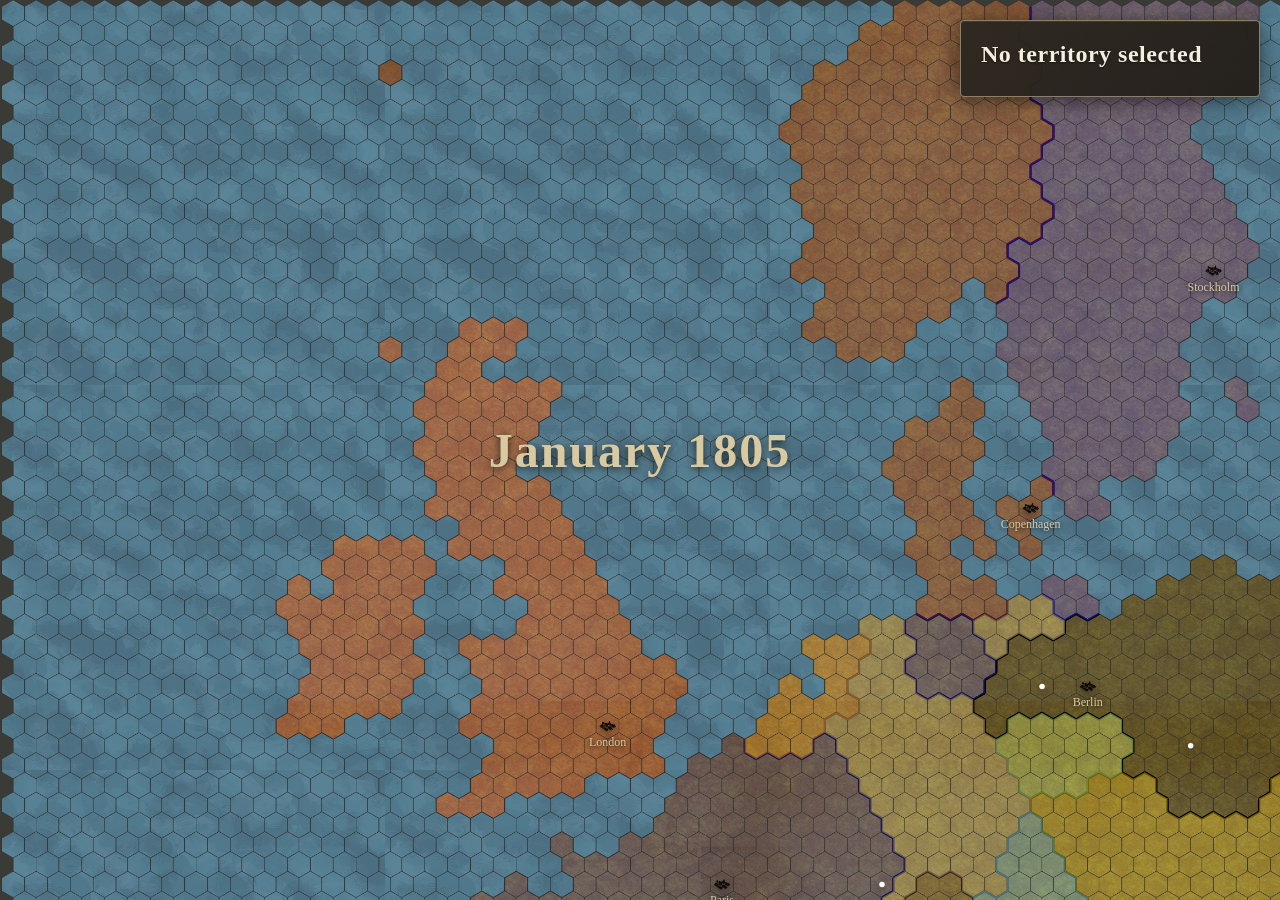
==== index.html @ a94bbb35 "Update index.html" ====
<!DOCTYPE html>

<html lang="en">
<head>
    <meta charset="UTF-8">
    <meta name="viewport" content="width=device-width, initial-scale=1.0">

    <title>Strategy Map</title>

    <link rel="stylesheet" href="style.css">
    <link rel="icon" type="image/png" href="favicon.png">

</head>

<body>

    <!-- ==================================================
         OUTER RIM
         ================================================== -->

    <div id="outer-rim"></div>


    <!-- ==================================================
         MAP WRAPPER
         ================================================== -->

    <div id="map-wrapper">

        <canvas id="map"></canvas>

    </div>


    <!-- ==================================================
         LOADING OVERLAY
         ================================================== -->

    <div id="loading-overlay">

        <img
            id="loading-painting"
            src=""
            alt=""
        >

        <div id="loading-vignette"></div>

        <div id="loading-content">

            <div
                id="loading-date"
                class="loading-date"
            >
                January 1805
            </div>

            <div
                id="loading-prompt"
                class="loading-prompt"
            >
                Click to begin
            </div>

        </div>

    </div>


    <!-- ==================================================
         DATE DISPLAY
         ================================================== -->

    <div
        id="date-display"
        class="date-display"
        style="display: none;"
    >
        January 1805
    </div>


    <!-- ==================================================
         COMPASS ROSE
         ================================================== -->

    <div
        id="compass-rose"
        class="compass-rose"
        style="display: none;"
    >

        <div class="compass-circle">

            <div class="compass-north">
                N
            </div>

            <div class="compass-east">
                E
            </div>

            <div class="compass-south">
                S
            </div>

            <div class="compass-west">
                W
            </div>

            <div class="compass-needle"></div>

        </div>

    </div>


    <div id="territory-panel">

        <div id="territory-header">

            <div id="territory-text">

                <h2 id="territory-name">
                    No territory selected
                </h2>

                <p id="territory-owner"></p>

            </div>


            <img
                id="territory-flag"
                src=""
                alt=""
            >

        </div>


        <!-- ==================================================
             ARMY NAME DISPLAY
             ================================================== -->

        <div
            id="territory-army"
            class="army-section"
            style="display: none;"
        >

            <div class="army-label">
                Army
            </div>

            <div
                id="army-name-display"
                class="army-name-display"
            ></div>

            <div
                id="army-strength-display"
                class="army-strength-display"
            ></div>

        </div>


        <!-- ==================================================
             MANPOWER DISPLAY
             ================================================== -->

        <div
            id="territory-manpower"
            class="manpower-section"
            style="display: none;"
        >

            <div class="manpower-label">
                Manpower
            </div>

            <div
                id="manpower-icons"
                class="manpower-icons"
            >

                <div
                    class="soldier-icon"
                    data-index="0"
                ></div>

                <div
                    class="soldier-icon"
                    data-index="1"
                ></div>

                <div
                    class="soldier-icon"
                    data-index="2"
                ></div>

                <div
                    class="soldier-icon"
                    data-index="3"
                ></div>

            </div>

        </div>

    </div>


    <!-- ==================================================
         HOVER TOOLTIP
         ================================================== -->

    <div
        id="hover-tooltip"
        style="display: none;"
    >

        <div
            id="tooltip-country"
            class="tooltip-country"
        ></div>

        <div
            id="tooltip-city"
            class="tooltip-city"
        ></div>

        <div
            id="tooltip-army"
            class="tooltip-army"
        ></div>

        <div
            id="tooltip-manpower"
            class="tooltip-manpower"
        ></div>

    </div>


    <!-- ==================================================
         CINEMATIC SOUND
         ================================================== -->

    <audio
        id="cinematic-sound"
        src="assets/sounds/cinematic.mp3"
        preload="auto"
    ></audio>


    <script type="module" src="js/main.js"></script>
    <script src="music.js"></script>

</body>
</html>
---- style.css ----
/* ============================================================
   STYLE.CSS
   Main map page styles
   ============================================================ */

* {
    box-sizing: border-box;
}

html,
body {
    margin: 0;
    width: 100%;
    height: 100%;
    overflow: hidden;
    overscroll-behavior: none;

    font-family: Georgia, serif;

    background: #000000;
}

/* ============================================================
   MAP CANVAS
   ============================================================ */

#map {
    display: block;

    width: 100%;
    height: 100%;

    cursor: grab;
}

#map:active {
    cursor: grabbing;
}

/* ============================================================
   LOADING OVERLAY
   ============================================================ */

#loading-overlay {
    position: fixed;

    top: 0;
    left: 0;

    width: 100%;
    height: 100%;

    background: #000000;

    display: flex;

    align-items: center;

    justify-content: center;

    z-index: 1000;

    transition:
        opacity 1.5s ease;
}

#loading-overlay.fade-out {
    opacity: 0;

    pointer-events: none;
}

/* ============================================================
   LOADING DATE
   ============================================================ */

.loading-date {
    font-family: Georgia, serif;

    font-size: 48px;

    font-weight: 600;

    letter-spacing: 2px;

    color: #d8c9a0;

    text-shadow:
        0 0 40px
        rgba(216, 201, 160, 0.4),
        0 0 20px
        rgba(216, 201, 160, 0.2);

    animation:
        datePulse 2s ease-in-out infinite;
}

@keyframes datePulse {
    0%,
    100% {
        opacity: 0.85;
    }

    50% {
        opacity: 1;
    }
}

/* ============================================================
   DATE DISPLAY
   ============================================================
   
   Starts centered, then floats to the top-left corner.
   
   ============================================================ */

.date-display {
    position: fixed;

    z-index: 50;

    font-family: Georgia, serif;

    font-size: 22px;

    font-weight: 600;

    letter-spacing: 1.5px;

    color: #d8c9a0;

    text-shadow:
        0 2px 8px
        rgba(0, 0, 0, 0.7),
        0 0 20px
        rgba(216, 201, 160, 0.15);

    pointer-events: none;

    transition:
        all 1.5s cubic-bezier(0.25, 0.46, 0.45, 0.94);
}

.date-display.center {
    left: 50%;

    top: 50%;

    transform:
        translate(-50%, -50%);

    font-size: 48px;

    letter-spacing: 2px;
}

.date-display.corner {
    left: 24px;

    top: 20px;

    transform:
        none;

    font-size: 22px;

    letter-spacing: 1.5px;
}

/* ============================================================
   COMPASS ROSE
   ============================================================ */

.compass-rose {
    position: fixed;

    left: 30px;

    bottom: 30px;

    z-index: 50;

    pointer-events: none;

    opacity: 0.65;
}

.compass-circle {
    position: relative;

    width: 70px;

    height: 70px;

    border:
        2px solid #d8c9a0;

    border-radius: 50%;

    box-shadow:
        0 0 20px
        rgba(216, 201, 160, 0.2),
        inset 0 0 15px
        rgba(216, 201, 160, 0.1);
}

.compass-north,
.compass-east,
.compass-south,
.compass-west {
    position: absolute;

    font-family: Georgia, serif;

    font-size: 13px;

    font-weight: 600;

    color: #d8c9a0;

    text-shadow:
        0 1px 3px
        rgba(0, 0, 0, 0.6);
}

.compass-north {
    top: 4px;

    left: 50%;

    transform: translateX(-50%);
}

.compass-east {
    right: 5px;

    top: 50%;

    transform: translateY(-50%);
}

.compass-south {
    bottom: 3px;

    left: 50%;

    transform: translateX(-50%);
}

.compass-west {
    left: 5px;

    top: 50%;

    transform: translateY(-50%);
}

.compass-needle {
    position: absolute;

    top: 50%;

    left: 50%;

    width: 4px;

    height: 30px;

    transform:
        translate(-50%, -50%)
        rotate(15deg);

    background:
        linear-gradient(
            180deg,
            #d8c9a0 0%,
            #8a7f6a 50%,
            #d8c9a0 100%
        );

    border-radius: 2px;

    box-shadow:
        0 0 8px
        rgba(216, 201, 160, 0.3);
}

/* ============================================================
   TERRITORY PANEL
   ============================================================ */

#territory-panel {
    position: absolute;

    top: 20px;
    right: 20px;

    width: 300px;

    padding: 20px;

    background:
        linear-gradient(
            135deg,
            rgba(45, 40, 33, 0.97) 0%,
            rgba(35, 31, 26, 0.97) 100%
        );

    color:
        #eee8d8;

    border:
        1px solid #8a7f6a;

    border-radius:
        4px;

    box-shadow:
        0 4px 20px
        rgba(0, 0, 0, 0.5),
        inset 0 1px 0
        rgba(255, 255, 255, 0.08);

    pointer-events: none;

    transition:
        opacity 0.2s ease;
}

/* ============================================================
   TERRITORY HEADER
   ============================================================ */

#territory-header {
    display: flex;

    align-items: center;

    justify-content: space-between;

    gap: 18px;
}

/* ============================================================
   TERRITORY TEXT
   ============================================================ */

#territory-text {
    min-width: 0;

    flex: 1;
}

#territory-panel h2 {
    margin:
        0 0 8px 0;

    font-size:
        24px;

    font-weight:
        600;

    letter-spacing:
        0.5px;

    color:
        #f5efe0;

    text-shadow:
        0 1px 2px
        rgba(0, 0, 0, 0.5);
}

#territory-panel p {
    margin:
        0;

    color:
        #c9c0aa;

    font-size:
        15px;

    letter-spacing:
        0.3px;
}

/* ============================================================
   COUNTRY FLAG
   ============================================================ */

#territory-flag {
    display: none;

    width: 76px;

    height: 76px;

    object-fit: contain;

    object-position: center;

    flex-shrink: 0;

    background: transparent;

    border: none;

    box-shadow: none;

    filter:
        drop-shadow(
            0 2px 4px
            rgba(0, 0, 0, 0.4)
        );
}

/* ============================================================
   ARMY SECTION
   ============================================================ */

.army-section {
    margin-top: 18px;

    padding-top: 14px;

    border-top:
        1px solid
        rgba(255, 255, 255, 0.08);
}

.army-label {
    font-size: 12px;

    font-weight: 600;

    letter-spacing:
        1px;

    text-transform:
        uppercase;

    color:
        #a89f8a;

    margin-bottom:
        8px;
}

.army-name-display {
    font-size: 18px;

    font-weight: 600;

    color:
        #f5efe0;

    margin-bottom:
        4px;
}

.army-strength-display {
    font-size: 15px;

    color:
        #c9c0aa;
}

/* ============================================================
   MANPOWER SECTION
   ============================================================ */

.manpower-section {
    margin-top: 18px;

    padding-top: 14px;

    border-top:
        1px solid
        rgba(255, 255, 255, 0.08);
}

.manpower-label {
    font-size: 12px;

    font-weight: 600;

    letter-spacing:
        1px;

    text-transform:
        uppercase;

    color:
        #a89f8a;

    margin-bottom:
        10px;
}

.manpower-icons {
    display: flex;

    gap: 14px;

    align-items: center;

    padding: 2px 0;
}

/* ============================================================
   SOLDIER ICONS
   ============================================================ */

.soldier-icon {
    width: 42px;

    height: 42px;

    background-color:
        rgba(0, 0, 0, 0.5);

    -webkit-mask:
        url("icons/misc/strengthunit.png")
        center /
        contain
        no-repeat;

    mask:
        url("icons/misc/strengthunit.png")
        center /
        contain
        no-repeat;

    transition:
        background-color 0.25s ease,
        transform 0.15s ease;
}

.soldier-icon.filled {
    transform:
        scale(1.05);
}

/* ============================================================
   HOVER TOOLTIP
   ============================================================ */

#hover-tooltip {
    position: absolute;

    pointer-events: none;

    z-index: 100;

    min-width: 160px;

    max-width: 220px;

    padding: 12px 14px;

    background:
        linear-gradient(
            135deg,
            rgba(45, 40, 33, 0.97) 0%,
            rgba(35, 31, 26, 0.97) 100%
        );

    border:
        1px solid #8a7f6a;

    border-radius:
        4px;

    box-shadow:
        0 4px 16px
        rgba(0, 0, 0, 0.55),
        inset 0 1px 0
        rgba(255, 255, 255, 0.08);

    color:
        #eee8d8;

    font-family: Georgia, serif;
}

.tooltip-country {
    font-size: 16px;

    font-weight: 600;

    color:
        #f5efe0;

    letter-spacing:
        0.3px;

    margin-bottom:
        6px;
}

.tooltip-city {
    font-size: 13px;

    color:
        #d8c9a0;

    margin-bottom:
        3px;
}

.tooltip-army {
    font-size: 14px;

    font-weight: 600;

    color:
        #f5efe0;

    margin-bottom:
    3px;
}

.tooltip-manpower {
    display: flex;

    gap: 8px;

    align-items: center;

    margin-top:
        8px;

    padding-top:
        8px;

    border-top:
        1px solid
        rgba(255, 255, 255, 0.08);
}

.tooltip-manpower .soldier-icon {
    width: 26px;

    height: 26px;
}

.tooltip-strength {
    font-size: 13px;

    color: #c9c0aa;

    margin-left: 4px;
}

/* ============================================================
   EDITOR PANEL (shared styles for completeness)
   ============================================================ */

#editor-panel {
    position: absolute;

    top: 20px;
    left: 20px;

    width: 260px;

    padding: 20px;

    background:
        linear-gradient(
            135deg,
            rgba(45, 40, 33, 0.97) 0%,
            rgba(35, 31, 26, 0.97) 100%
        );

    color:
        #eee8d8;

    border:
        1px solid #8a7f6a;

    border-radius:
        4px;

    box-shadow:
        0 4px 20px
        rgba(0, 0, 0, 0.5),
        inset 0 1px 0
        rgba(255, 255, 255, 0.08);
}

#editor-panel h2 {
    margin-top: 0;

    font-size: 20px;
}

.editor-section {
    margin-top: 15px;
}

#country-select {
    width: 100%;

    margin-top: 8px;

    padding: 8px;

    background: #2a2823;

    color: #eee8d8;

    border: 1px solid #766d5b;

    border-radius: 3px;
}

#editor-panel button {
    width: 100%;

    margin-top: 8px;

    padding: 10px;

    border: 1px solid #6a6254;

    border-radius: 3px;

    background: #4a4438;

    color: #eee8d8;

    cursor: pointer;

    font-family: Georgia, serif;

    font-size: 14px;

    transition:
        background 0.15s ease;
}

#editor-panel button:hover {
    background: #5a5446;

    border-color: #8a7f6a;
}

#status {
    color: #bfb6a2;

    font-size: 13px;
}

/* ============================================================
   SMALL SCREENS
   ============================================================ */

@media (max-width: 500px) {
    #territory-panel {
        width: 240px;

        padding: 15px;
    }

    #territory-panel h2 {
        font-size: 19px;
    }

    #territory-flag {
        width: 52px;

        height: 52px;
    }

    .soldier-icon {
        width: 30px;

        height: 30px;
    }

    .manpower-icons {
        gap: 10px;
    }

    #hover-tooltip {
        min-width: 130px;

        max-width: 180px;

        padding: 10px 12px;
    }

    .loading-date {
        font-size: 32px;
    }

    .date-display.center {
        font-size: 32px;
    }

    .date-display.corner {
        font-size: 18px;
        left: 15px;
        top: 15px;
    }

    .compass-rose {
        left: 15px;
        bottom: 15px;
    }

    .compass-circle {
        width: 50px;
        height: 50px;
    }
}
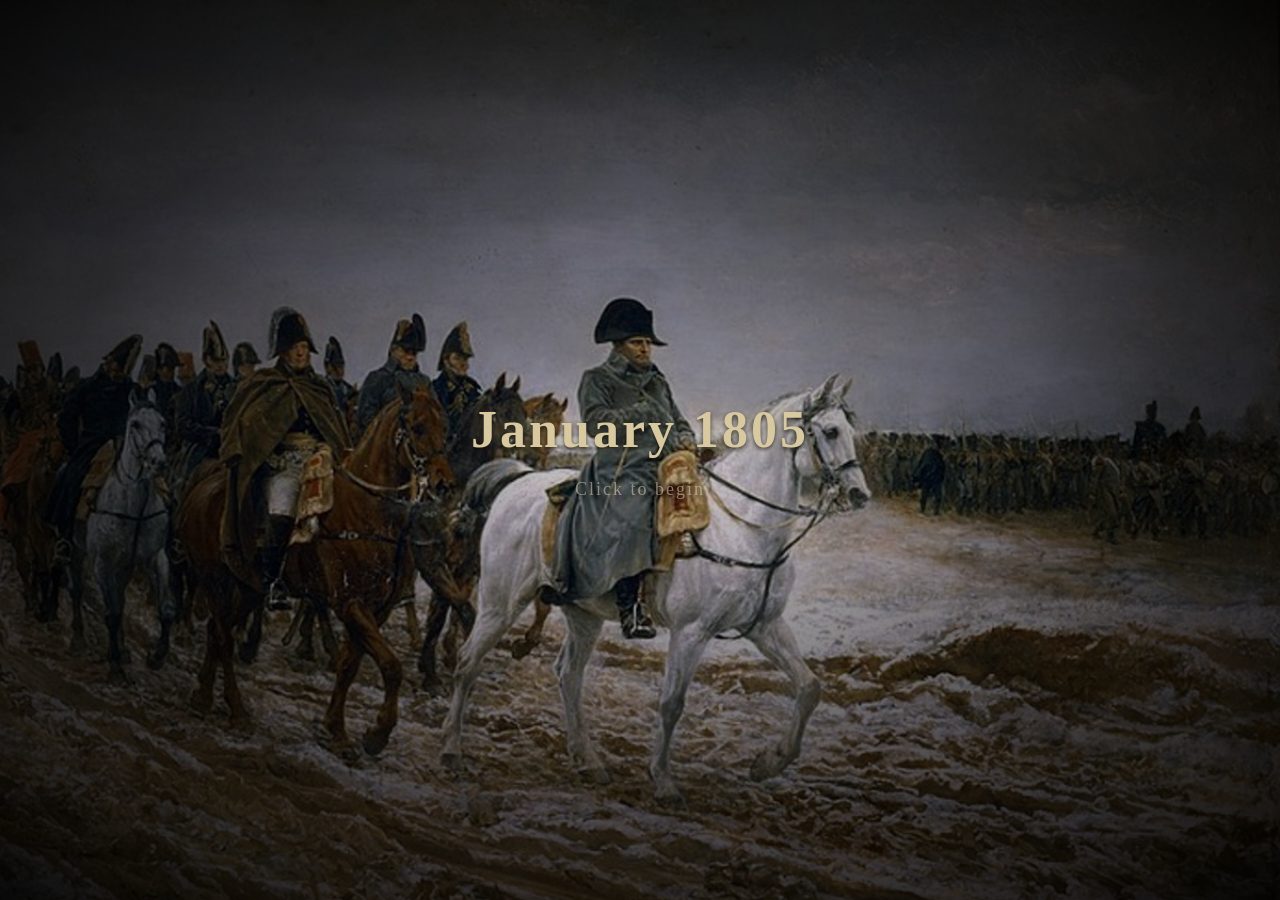
==== commit c23a31f5: "Update index.html" ====
--- a/index.html
+++ b/index.html
@@ -14,22 +14,7 @@
 
 <body>
 
-    <!-- ==================================================
-         OUTER RIM
-         ================================================== -->
-
-    <div id="outer-rim"></div>
-
-
-    <!-- ==================================================
-         MAP WRAPPER
-         ================================================== -->
-
-    <div id="map-wrapper">
-
-        <canvas id="map"></canvas>
-
-    </div>
+    <canvas id="map"></canvas>
 
 
     <!-- ==================================================
--- a/style.css
+++ b/style.css
@@ -21,6 +21,64 @@
 }
 
 /* ============================================================
+   OUTER RIM
+   ============================================================
+   
+   A dark leather/wood frame around the entire map.
+   
+   Takes up approximately 1.5 hexes worth of space.
+   
+   ============================================================ */
+
+#outer-rim {
+    position: fixed;
+
+    top: 0;
+    left: 0;
+
+    width: 100%;
+    height: 100%;
+
+    z-index: 60;
+
+    pointer-events: none;
+
+    border:
+        30px solid
+        #2a241e;
+
+    box-shadow:
+        inset 0 0 40px
+        rgba(0, 0, 0, 0.7),
+        inset 0 0 8px
+        rgba(0, 0, 0, 0.5),
+        0 0 20px
+        rgba(0, 0, 0, 0.6);
+
+    background:
+        linear-gradient(
+            135deg,
+            rgba(45, 35, 28, 0.08) 0%,
+            rgba(30, 24, 20, 0.12) 50%,
+            rgba(45, 35, 28, 0.08) 100%
+        );
+}
+
+/* ============================================================
+   MAP WRAPPER
+   ============================================================ */
+
+#map-wrapper {
+    position: fixed;
+
+    top: 0;
+    left: 0;
+
+    width: 100%;
+    height: 100%;
+}
+
+/* ============================================================
    MAP CANVAS
    ============================================================ */
 
@@ -52,13 +110,9 @@
 
     background: #000000;
 
-    display: flex;
-
-    align-items: center;
-
-    justify-content: center;
-
     z-index: 1000;
+
+    cursor: pointer;
 
     transition:
         opacity 1.5s ease;
@@ -71,28 +125,107 @@
 }
 
 /* ============================================================
+   LOADING PAINTING
+   ============================================================ */
+
+#loading-painting {
+    position: absolute;
+
+    top: 0;
+    left: 0;
+
+    width: 100%;
+    height: 100%;
+
+    object-fit: cover;
+
+    opacity: 0;
+
+    transition:
+        opacity 1.2s ease;
+}
+
+#loading-painting.loaded {
+    opacity: 1;
+}
+
+/* ============================================================
+   LOADING VIGNETTE
+   ============================================================
+   
+   Heavy darkening around the edges of the painting.
+   
+   ============================================================ */
+
+#loading-vignette {
+    position: absolute;
+
+    top: 0;
+    left: 0;
+
+    width: 100%;
+    height: 100%;
+
+    background:
+        radial-gradient(
+
+            ellipse at center,
+
+            rgba(0, 0, 0, 0.15) 0%,
+            rgba(0, 0, 0, 0.45) 35%,
+            rgba(0, 0, 0, 0.75) 65%,
+            rgba(0, 0, 0, 0.95) 100%
+
+        );
+
+    pointer-events: none;
+}
+
+/* ============================================================
+   LOADING CONTENT
+   ============================================================ */
+
+#loading-content {
+    position: absolute;
+
+    top: 50%;
+    left: 50%;
+
+    transform:
+        translate(-50%, -50%);
+
+    text-align: center;
+
+    pointer-events: none;
+
+    z-index: 10;
+}
+
+/* ============================================================
    LOADING DATE
    ============================================================ */
 
 .loading-date {
     font-family: Georgia, serif;
 
-    font-size: 48px;
+    font-size: 52px;
 
     font-weight: 600;
 
-    letter-spacing: 2px;
+    letter-spacing: 3px;
 
     color: #d8c9a0;
 
     text-shadow:
-        0 0 40px
-        rgba(216, 201, 160, 0.4),
-        0 0 20px
-        rgba(216, 201, 160, 0.2);
+        0 0 50px
+        rgba(216, 201, 160, 0.5),
+        0 0 25px
+        rgba(216, 201, 160, 0.3),
+        0 2px 4px
+        rgba(0, 0, 0, 0.8);
 
     animation:
-        datePulse 2s ease-in-out infinite;
+        datePulse 2.5s ease-in-out infinite;
 }
 
 @keyframes datePulse {
@@ -107,11 +240,43 @@
 }
 
 /* ============================================================
+   LOADING PROMPT
+   ============================================================ */
+
+.loading-prompt {
+    margin-top: 20px;
+
+    font-family: Georgia, serif;
+
+    font-size: 18px;
+
+    letter-spacing: 2px;
+
+    color: #c9c0aa;
+
+    text-shadow:
+        0 2px 4px
+        rgba(0, 0, 0, 0.8);
+
+    opacity: 0.6;
+
+    animation:
+        promptPulse 2.5s ease-in-out infinite;
+}
+
+@keyframes promptPulse {
+    0%,
+    100% {
+        opacity: 0.4;
+    }
+
+    50% {
+        opacity: 0.8;
+    }
+}
+
+/* ============================================================
    DATE DISPLAY
-   ============================================================
-   
-   Starts centered, then floats to the top-left corner.
-   
    ============================================================ */
 
 .date-display {
@@ -816,4 +981,8 @@
         width: 50px;
         height: 50px;
     }
-}
+
+    #outer-rim {
+        border-width: 18px;
+    }
+}
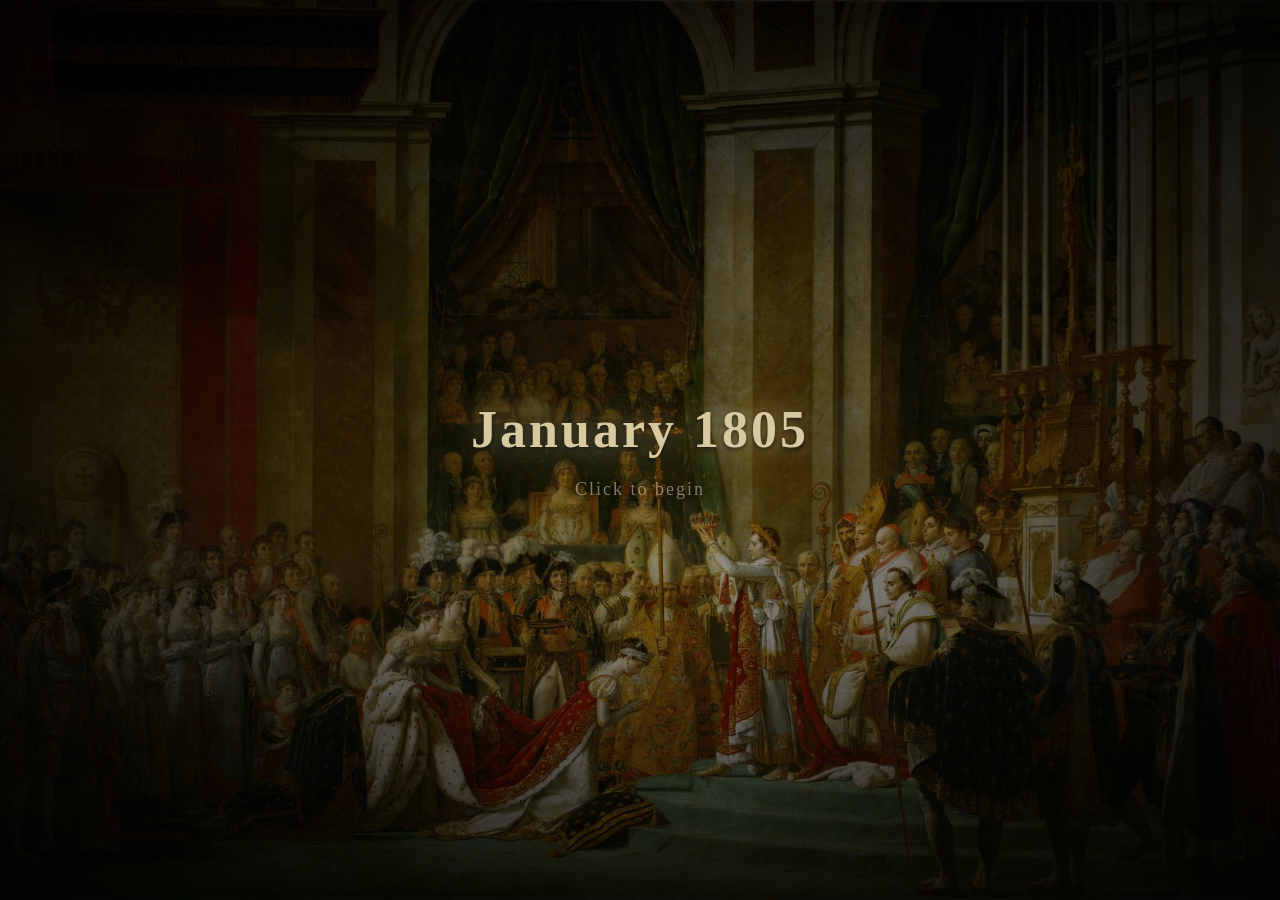
==== commit 2e594f9e: "Update index.html" ====
--- a/index.html
+++ b/index.html
@@ -40,12 +40,51 @@
                 January 1805
             </div>
 
+
+            <div
+                id="loading-quote"
+                class="loading-quote"
+                style="display: none;"
+            >
+
+                <div
+                    id="loading-quote-text"
+                    class="loading-quote-text"
+                ></div>
+
+                <div
+                    id="loading-quote-author"
+                    class="loading-quote-author"
+                ></div>
+
+            </div>
+
+
             <div
                 id="loading-prompt"
                 class="loading-prompt"
             >
                 Click to begin
             </div>
+
+        </div>
+
+
+        <div
+            id="loading-painting-info"
+            class="loading-painting-info"
+            style="display: none;"
+        >
+
+            <div
+                id="loading-painting-title"
+                class="loading-painting-title"
+            ></div>
+
+            <div
+                id="loading-painting-artist"
+                class="loading-painting-artist"
+            ></div>
 
         </div>
 
--- a/style.css
+++ b/style.css
@@ -21,64 +21,6 @@
 }
 
 /* ============================================================
-   OUTER RIM
-   ============================================================
-   
-   A dark leather/wood frame around the entire map.
-   
-   Takes up approximately 1.5 hexes worth of space.
-   
-   ============================================================ */
-
-#outer-rim {
-    position: fixed;
-
-    top: 0;
-    left: 0;
-
-    width: 100%;
-    height: 100%;
-
-    z-index: 60;
-
-    pointer-events: none;
-
-    border:
-        30px solid
-        #2a241e;
-
-    box-shadow:
-        inset 0 0 40px
-        rgba(0, 0, 0, 0.7),
-        inset 0 0 8px
-        rgba(0, 0, 0, 0.5),
-        0 0 20px
-        rgba(0, 0, 0, 0.6);
-
-    background:
-        linear-gradient(
-            135deg,
-            rgba(45, 35, 28, 0.08) 0%,
-            rgba(30, 24, 20, 0.12) 50%,
-            rgba(45, 35, 28, 0.08) 100%
-        );
-}
-
-/* ============================================================
-   MAP WRAPPER
-   ============================================================ */
-
-#map-wrapper {
-    position: fixed;
-
-    top: 0;
-    left: 0;
-
-    width: 100%;
-    height: 100%;
-}
-
-/* ============================================================
    MAP CANVAS
    ============================================================ */
 
@@ -981,8 +923,4 @@
         width: 50px;
         height: 50px;
     }
-
-    #outer-rim {
-        border-width: 18px;
-    }
-}
+}
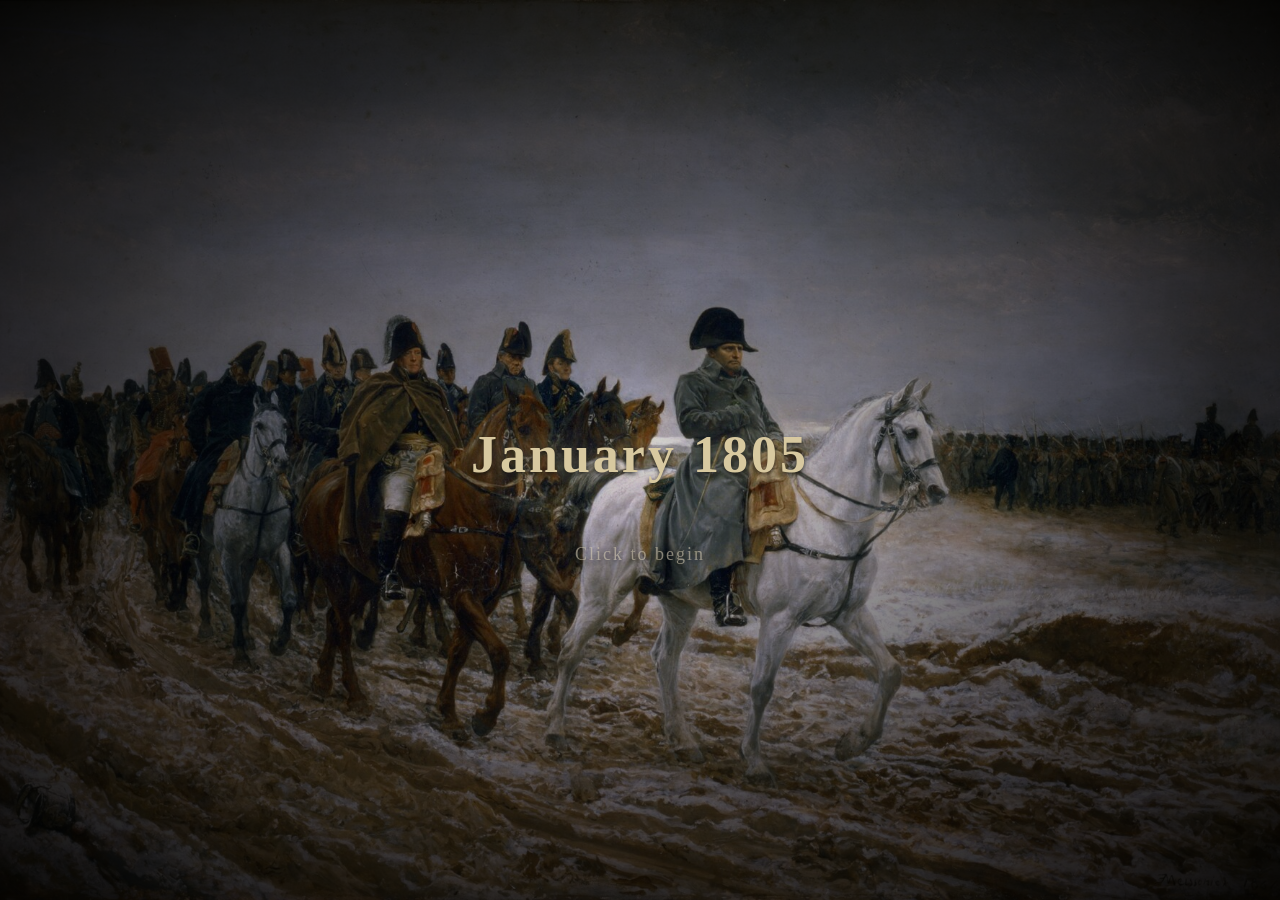
==== commit 3d0d2a0c: "Update index.html" ====
--- a/index.html
+++ b/index.html
@@ -9,6 +9,12 @@
 
     <link rel="stylesheet" href="style.css">
     <link rel="icon" type="image/png" href="favicon.png">
+
+    <!-- Great Vibes cursive font -->
+    <link
+        href="https://fonts.googleapis.com/css2?family=Great+Vibes&display=swap"
+        rel="stylesheet"
+    >
 
 </head>
 
--- a/style.css
+++ b/style.css
@@ -93,10 +93,6 @@
 
 /* ============================================================
    LOADING VIGNETTE
-   ============================================================
-   
-   Heavy darkening around the edges of the painting.
-   
    ============================================================ */
 
 #loading-vignette {
@@ -130,7 +126,8 @@
 #loading-content {
     position: absolute;
 
-    top: 50%;
+    top: 55%;
+
     left: 50%;
 
     transform:
@@ -141,6 +138,10 @@
     pointer-events: none;
 
     z-index: 10;
+
+    width: 70%;
+
+    max-width: 600px;
 }
 
 /* ============================================================
@@ -182,11 +183,60 @@
 }
 
 /* ============================================================
+   LOADING QUOTE
+   ============================================================ */
+
+.loading-quote {
+    margin-top: 35px;
+
+    opacity: 0;
+
+    transition:
+        opacity 1.5s ease 0.8s;
+}
+
+.loading-quote.visible {
+    opacity: 1;
+}
+
+.loading-quote-text {
+    font-family: Georgia, serif;
+
+    font-size: 20px;
+
+    font-style: italic;
+
+    line-height: 1.6;
+
+    color: #f5efe0;
+
+    text-shadow:
+        0 2px 6px
+        rgba(0, 0, 0, 0.9);
+
+    margin-bottom: 12px;
+}
+
+.loading-quote-author {
+    font-family: Georgia, serif;
+
+    font-size: 15px;
+
+    letter-spacing: 1.5px;
+
+    color: #c9c0aa;
+
+    text-shadow:
+        0 2px 4px
+        rgba(0, 0, 0, 0.9);
+}
+
+/* ============================================================
    LOADING PROMPT
    ============================================================ */
 
 .loading-prompt {
-    margin-top: 20px;
+    margin-top: 60px;
 
     font-family: Georgia, serif;
 
@@ -215,6 +265,63 @@
     50% {
         opacity: 0.8;
     }
+}
+
+/* ============================================================
+   LOADING PAINTING INFO
+   ============================================================ */
+
+.loading-painting-info {
+    position: absolute;
+
+    bottom: 35px;
+
+    left: 50%;
+
+    transform: translateX(-50%);
+
+    text-align: center;
+
+    pointer-events: none;
+
+    z-index: 10;
+
+    opacity: 0;
+
+    transition:
+        opacity 1.5s ease 1s;
+}
+
+.loading-painting-info.visible {
+    opacity: 1;
+}
+
+.loading-painting-title {
+    font-family: Georgia, serif;
+
+    font-size: 18px;
+
+    font-weight: 600;
+
+    color: #f5efe0;
+
+    text-shadow:
+        0 2px 4px
+        rgba(0, 0, 0, 0.9);
+
+    margin-bottom: 5px;
+}
+
+.loading-painting-artist {
+    font-family: Georgia, serif;
+
+    font-size: 14px;
+
+    color: #c9c0aa;
+
+    text-shadow:
+        0 2px 4px
+        rgba(0, 0, 0, 0.9);
 }
 
 /* ============================================================
@@ -245,29 +352,13 @@
     pointer-events: none;
 
     transition:
-        all 1.5s cubic-bezier(0.25, 0.46, 0.45, 0.94);
-}
-
-.date-display.center {
-    left: 50%;
-
-    top: 50%;
-
-    transform:
-        translate(-50%, -50%);
-
-    font-size: 48px;
-
-    letter-spacing: 2px;
+        all 0.5s ease;
 }
 
 .date-display.corner {
     left: 24px;
 
     top: 20px;
-
-    transform:
-        none;
 
     font-size: 22px;
 
@@ -904,10 +995,6 @@
         font-size: 32px;
     }
 
-    .date-display.center {
-        font-size: 32px;
-    }
-
     .date-display.corner {
         font-size: 18px;
         left: 15px;
@@ -923,4 +1010,20 @@
         width: 50px;
         height: 50px;
     }
-}
+
+    .loading-quote-text {
+        font-size: 16px;
+    }
+
+    .loading-quote-author {
+        font-size: 13px;
+    }
+
+    .loading-painting-title {
+        font-size: 15px;
+    }
+
+    .loading-painting-artist {
+        font-size: 12px;
+    }
+}
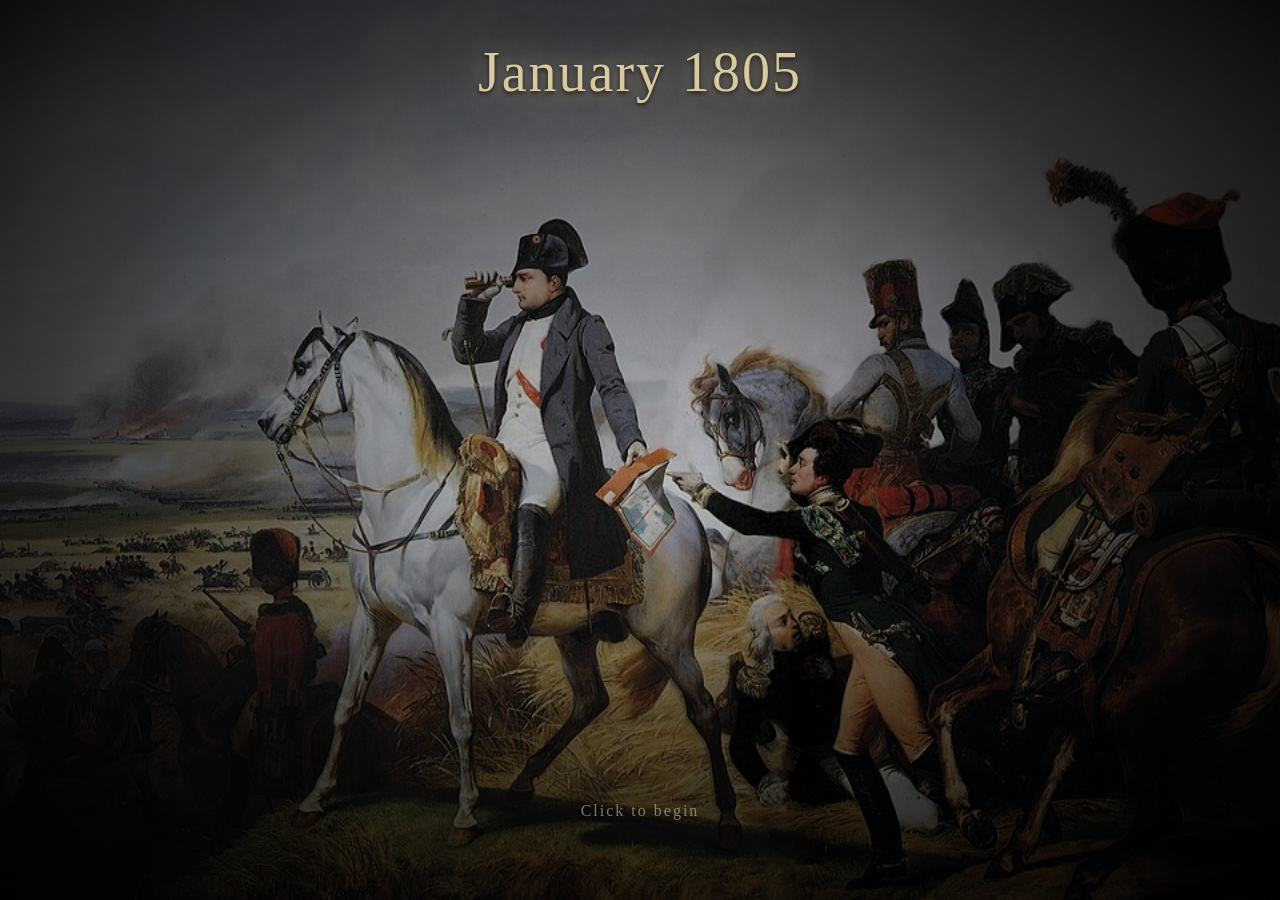
==== commit a51280b3: "Update index.html" ====
--- a/index.html
+++ b/index.html
@@ -10,9 +10,9 @@
     <link rel="stylesheet" href="style.css">
     <link rel="icon" type="image/png" href="favicon.png">
 
-    <!-- Great Vibes cursive font -->
+    <!-- Quintessential font -->
     <link
-        href="https://fonts.googleapis.com/css2?family=Great+Vibes&display=swap"
+        href="https://fonts.googleapis.com/css2?family=Quintessential&display=swap"
         rel="stylesheet"
     >
 
@@ -37,42 +37,39 @@
 
         <div id="loading-vignette"></div>
 
-        <div id="loading-content">
-
-            <div
-                id="loading-date"
-                class="loading-date"
-            >
-                January 1805
-            </div>
-
-
-            <div
-                id="loading-quote"
-                class="loading-quote"
-                style="display: none;"
-            >
-
-                <div
-                    id="loading-quote-text"
-                    class="loading-quote-text"
-                ></div>
-
-                <div
-                    id="loading-quote-author"
-                    class="loading-quote-author"
-                ></div>
-
-            </div>
-
-
-            <div
-                id="loading-prompt"
-                class="loading-prompt"
-            >
-                Click to begin
-            </div>
-
+
+        <div
+            id="loading-date"
+            class="loading-date"
+        >
+            January 1805
+        </div>
+
+
+        <div
+            id="loading-quote"
+            class="loading-quote"
+            style="display: none;"
+        >
+
+            <div
+                id="loading-quote-text"
+                class="loading-quote-text"
+            ></div>
+
+            <div
+                id="loading-quote-author"
+                class="loading-quote-author"
+            ></div>
+
+        </div>
+
+
+        <div
+            id="loading-prompt"
+            class="loading-prompt"
+        >
+            Click to begin
         </div>
 
 
--- a/style.css
+++ b/style.css
@@ -120,42 +120,29 @@
 }
 
 /* ============================================================
-   LOADING CONTENT
-   ============================================================ */
-
-#loading-content {
-    position: absolute;
-
-    top: 55%;
+   LOADING DATE
+   ============================================================
+   
+   Fixed at the top of the screen.
+   
+   ============================================================ */
+
+.loading-date {
+    position: fixed;
+
+    top: 40px;
 
     left: 50%;
 
-    transform:
-        translate(-50%, -50%);
-
-    text-align: center;
-
-    pointer-events: none;
-
-    z-index: 10;
-
-    width: 70%;
-
-    max-width: 600px;
-}
-
-/* ============================================================
-   LOADING DATE
-   ============================================================ */
-
-.loading-date {
-    font-family: Georgia, serif;
-
-    font-size: 52px;
-
-    font-weight: 600;
-
-    letter-spacing: 3px;
+    transform: translateX(-50%);
+
+    font-family: 'Great Vibes', cursive;
+
+    font-size: 56px;
+
+    font-weight: 400;
+
+    letter-spacing: 2px;
 
     color: #d8c9a0;
 
@@ -169,6 +156,10 @@
 
     animation:
         datePulse 2.5s ease-in-out infinite;
+
+    pointer-events: none;
+
+    z-index: 10;
 }
 
 @keyframes datePulse {
@@ -183,11 +174,31 @@
 }
 
 /* ============================================================
-   LOADING QUOTE
-   ============================================================ */
-
-.loading-quote {
-    margin-top: 35px;
+   LOADING QUOTE CONTAINER
+   ============================================================
+   
+   Centered in the middle of the screen.
+   
+   ============================================================ */
+
+#loading-quote {
+    position: fixed;
+
+    top: 50%;
+
+    left: 50%;
+
+    transform: translate(-50%, -50%);
+
+    text-align: center;
+
+    pointer-events: none;
+
+    z-index: 10;
+
+    width: 70%;
+
+    max-width: 600px;
 
     opacity: 0;
 
@@ -195,52 +206,60 @@
         opacity 1.5s ease 0.8s;
 }
 
-.loading-quote.visible {
+#loading-quote.visible {
     opacity: 1;
 }
 
 .loading-quote-text {
-    font-family: Georgia, serif;
-
-    font-size: 20px;
-
-    font-style: italic;
-
-    line-height: 1.6;
+    font-family: 'Great Vibes', cursive;
+
+    font-size: 40px;
+
+    line-height: 1.5;
 
     color: #f5efe0;
+
+    text-shadow:
+        0 2px 8px
+        rgba(0, 0, 0, 0.9);
+
+    margin-bottom: 18px;
+}
+
+.loading-quote-author {
+    font-family: 'Great Vibes', cursive;
+
+    font-size: 26px;
+
+    letter-spacing: 1px;
+
+    color: #c9c0aa;
 
     text-shadow:
         0 2px 6px
         rgba(0, 0, 0, 0.9);
-
-    margin-bottom: 12px;
-}
-
-.loading-quote-author {
+}
+
+/* ============================================================
+   LOADING PROMPT
+   ============================================================
+   
+   Positioned near the bottom of the screen.
+   
+   ============================================================ */
+
+.loading-prompt {
+    position: fixed;
+
+    bottom: 80px;
+
+    left: 50%;
+
+    transform: translateX(-50%);
+
     font-family: Georgia, serif;
 
-    font-size: 15px;
-
-    letter-spacing: 1.5px;
-
-    color: #c9c0aa;
-
-    text-shadow:
-        0 2px 4px
-        rgba(0, 0, 0, 0.9);
-}
-
-/* ============================================================
-   LOADING PROMPT
-   ============================================================ */
-
-.loading-prompt {
-    margin-top: 60px;
-
-    font-family: Georgia, serif;
-
-    font-size: 18px;
+    font-size: 16px;
 
     letter-spacing: 2px;
 
@@ -254,6 +273,10 @@
 
     animation:
         promptPulse 2.5s ease-in-out infinite;
+
+    pointer-events: none;
+
+    z-index: 10;
 }
 
 @keyframes promptPulse {
@@ -269,6 +292,11 @@
 
 /* ============================================================
    LOADING PAINTING INFO
+   ============================================================
+   
+   Positioned at bottom right, like a museum placard.
+   Uses Georgia font.
+   
    ============================================================ */
 
 .loading-painting-info {
@@ -276,11 +304,9 @@
 
     bottom: 35px;
 
-    left: 50%;
-
-    transform: translateX(-50%);
-
-    text-align: center;
+    right: 40px;
+
+    text-align: right;
 
     pointer-events: none;
 
@@ -299,33 +325,37 @@
 .loading-painting-title {
     font-family: Georgia, serif;
 
-    font-size: 18px;
+    font-size: 22px;
 
     font-weight: 600;
 
     color: #f5efe0;
 
     text-shadow:
-        0 2px 4px
+        0 2px 8px
         rgba(0, 0, 0, 0.9);
 
-    margin-bottom: 5px;
+    margin-bottom: 6px;
 }
 
 .loading-painting-artist {
     font-family: Georgia, serif;
 
-    font-size: 14px;
+    font-size: 16px;
 
     color: #c9c0aa;
 
     text-shadow:
-        0 2px 4px
+        0 2px 6px
         rgba(0, 0, 0, 0.9);
 }
 
 /* ============================================================
    DATE DISPLAY
+   ============================================================
+   
+   Great Vibes font for the corner date.
+   
    ============================================================ */
 
 .date-display {
@@ -333,11 +363,9 @@
 
     z-index: 50;
 
-    font-family: Georgia, serif;
-
-    font-size: 22px;
-
-    font-weight: 600;
+    font-family: 'Great Vibes', cursive;
+
+    font-weight: 400;
 
     letter-spacing: 1.5px;
 
@@ -360,7 +388,7 @@
 
     top: 20px;
 
-    font-size: 22px;
+    font-size: 32px;
 
     letter-spacing: 1.5px;
 }
@@ -992,11 +1020,12 @@
     }
 
     .loading-date {
-        font-size: 32px;
+        font-size: 40px;
+        top: 25px;
     }
 
     .date-display.corner {
-        font-size: 18px;
+        font-size: 24px;
         left: 15px;
         top: 15px;
     }
@@ -1012,18 +1041,28 @@
     }
 
     .loading-quote-text {
-        font-size: 16px;
+        font-size: 30px;
     }
 
     .loading-quote-author {
-        font-size: 13px;
+        font-size: 22px;
     }
 
     .loading-painting-title {
-        font-size: 15px;
+        font-size: 18px;
     }
 
     .loading-painting-artist {
-        font-size: 12px;
-    }
-}
+        font-size: 14px;
+    }
+
+    .loading-painting-info {
+        right: 20px;
+        bottom: 20px;
+    }
+
+    .loading-prompt {
+        bottom: 50px;
+        font-size: 14px;
+    }
+}
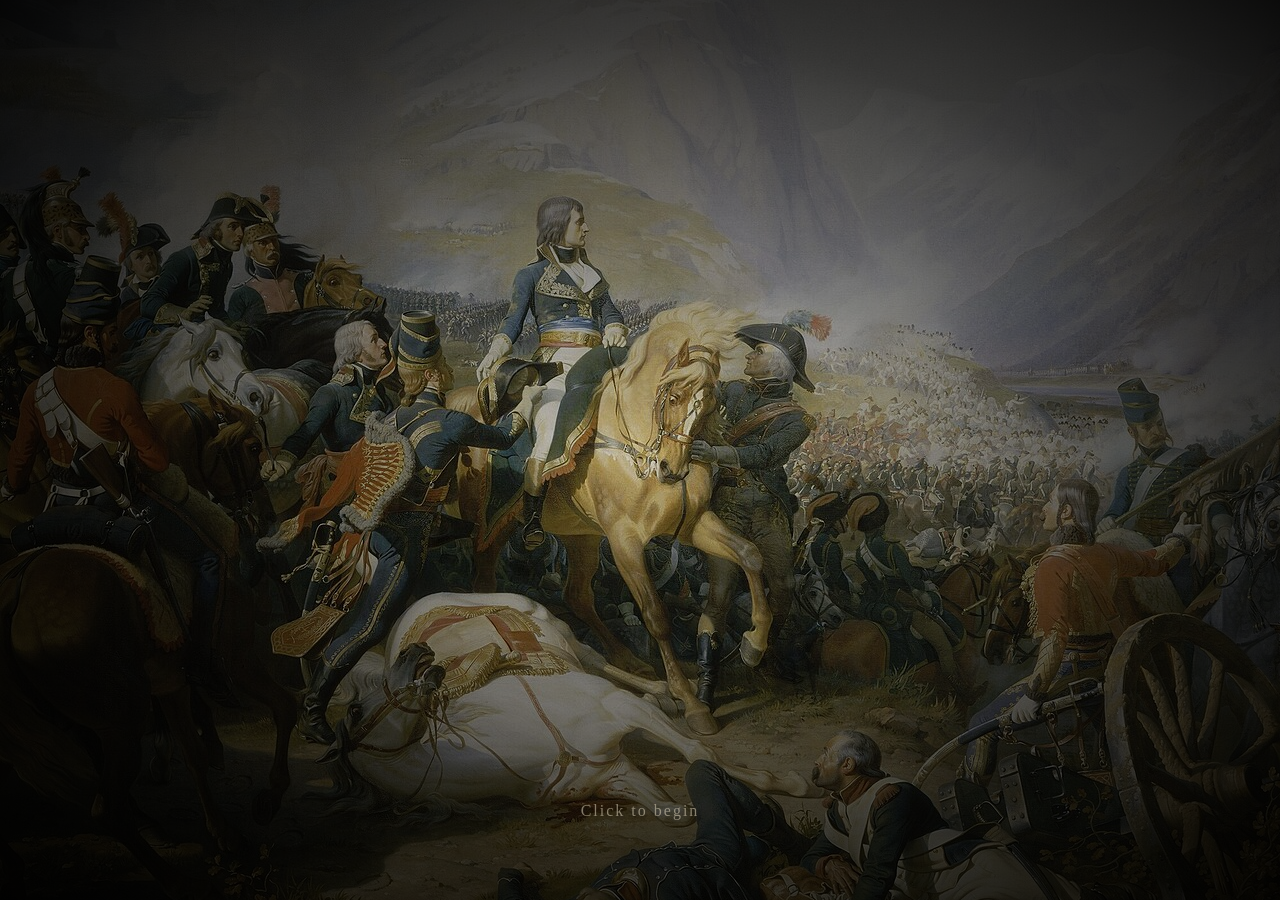
==== commit feffcd3e: "Update index.html" ====
--- a/index.html
+++ b/index.html
@@ -23,76 +23,67 @@
     <canvas id="map"></canvas>
 
 
-    <!-- ==================================================
-         LOADING OVERLAY
-         ================================================== -->
-
+   <!-- ==================================================
+     LOADING OVERLAY
+     ================================================== -->
+    
     <div id="loading-overlay">
-
+    
         <img
             id="loading-painting"
             src=""
             alt=""
         >
-
+    
         <div id="loading-vignette"></div>
-
-
-        <div
-            id="loading-date"
-            class="loading-date"
-        >
-            January 1805
-        </div>
-
-
+    
+    
         <div
             id="loading-quote"
             class="loading-quote"
             style="display: none;"
         >
-
+    
             <div
                 id="loading-quote-text"
                 class="loading-quote-text"
             ></div>
-
+    
             <div
                 id="loading-quote-author"
                 class="loading-quote-author"
             ></div>
-
-        </div>
-
-
+    
+        </div>
+    
+    
         <div
             id="loading-prompt"
             class="loading-prompt"
         >
             Click to begin
         </div>
-
-
+    
+    
         <div
             id="loading-painting-info"
             class="loading-painting-info"
             style="display: none;"
         >
-
+    
             <div
                 id="loading-painting-title"
                 class="loading-painting-title"
             ></div>
-
+    
             <div
                 id="loading-painting-artist"
                 class="loading-painting-artist"
             ></div>
-
-        </div>
-
-    </div>
-
+    
+        </div>
+    
+    </div>
 
     <!-- ==================================================
          DATE DISPLAY
--- a/style.css
+++ b/style.css
@@ -124,6 +124,7 @@
    ============================================================
    
    Fixed at the top of the screen.
+   Uses Quintessential font.
    
    ============================================================ */
 
@@ -136,13 +137,13 @@
 
     transform: translateX(-50%);
 
-    font-family: 'Great Vibes', cursive;
-
-    font-size: 56px;
+    font-family: 'Quintessential', cursive;
+
+    font-size: 44px;
 
     font-weight: 400;
 
-    letter-spacing: 2px;
+    letter-spacing: 3px;
 
     color: #d8c9a0;
 
@@ -174,10 +175,11 @@
 }
 
 /* ============================================================
-   LOADING QUOTE CONTAINER
+   LOADING QUOTE
    ============================================================
    
    Centered in the middle of the screen.
+   Uses Quintessential font.
    
    ============================================================ */
 
@@ -211,9 +213,9 @@
 }
 
 .loading-quote-text {
-    font-family: 'Great Vibes', cursive;
-
-    font-size: 40px;
+    font-family: 'Quintessential', cursive;
+
+    font-size: 32px;
 
     line-height: 1.5;
 
@@ -227,11 +229,11 @@
 }
 
 .loading-quote-author {
-    font-family: 'Great Vibes', cursive;
-
-    font-size: 26px;
-
-    letter-spacing: 1px;
+    font-family: 'Quintessential', cursive;
+
+    font-size: 22px;
+
+    letter-spacing: 2px;
 
     color: #c9c0aa;
 
@@ -244,7 +246,8 @@
    LOADING PROMPT
    ============================================================
    
-   Positioned near the bottom of the screen.
+   Near the bottom of the screen.
+   Uses Georgia font.
    
    ============================================================ */
 
@@ -354,7 +357,7 @@
    DATE DISPLAY
    ============================================================
    
-   Great Vibes font for the corner date.
+   Quintessential font for the corner date.
    
    ============================================================ */
 
@@ -363,11 +366,11 @@
 
     z-index: 50;
 
-    font-family: 'Great Vibes', cursive;
+    font-family: 'Quintessential', cursive;
 
     font-weight: 400;
 
-    letter-spacing: 1.5px;
+    letter-spacing: 2px;
 
     color: #d8c9a0;
 
@@ -388,9 +391,9 @@
 
     top: 20px;
 
-    font-size: 32px;
-
-    letter-spacing: 1.5px;
+    font-size: 28px;
+
+    letter-spacing: 2px;
 }
 
 /* ============================================================
@@ -1020,12 +1023,12 @@
     }
 
     .loading-date {
-        font-size: 40px;
+        font-size: 34px;
         top: 25px;
     }
 
     .date-display.corner {
-        font-size: 24px;
+        font-size: 22px;
         left: 15px;
         top: 15px;
     }
@@ -1041,11 +1044,11 @@
     }
 
     .loading-quote-text {
-        font-size: 30px;
+        font-size: 24px;
     }
 
     .loading-quote-author {
-        font-size: 22px;
+        font-size: 18px;
     }
 
     .loading-painting-title {
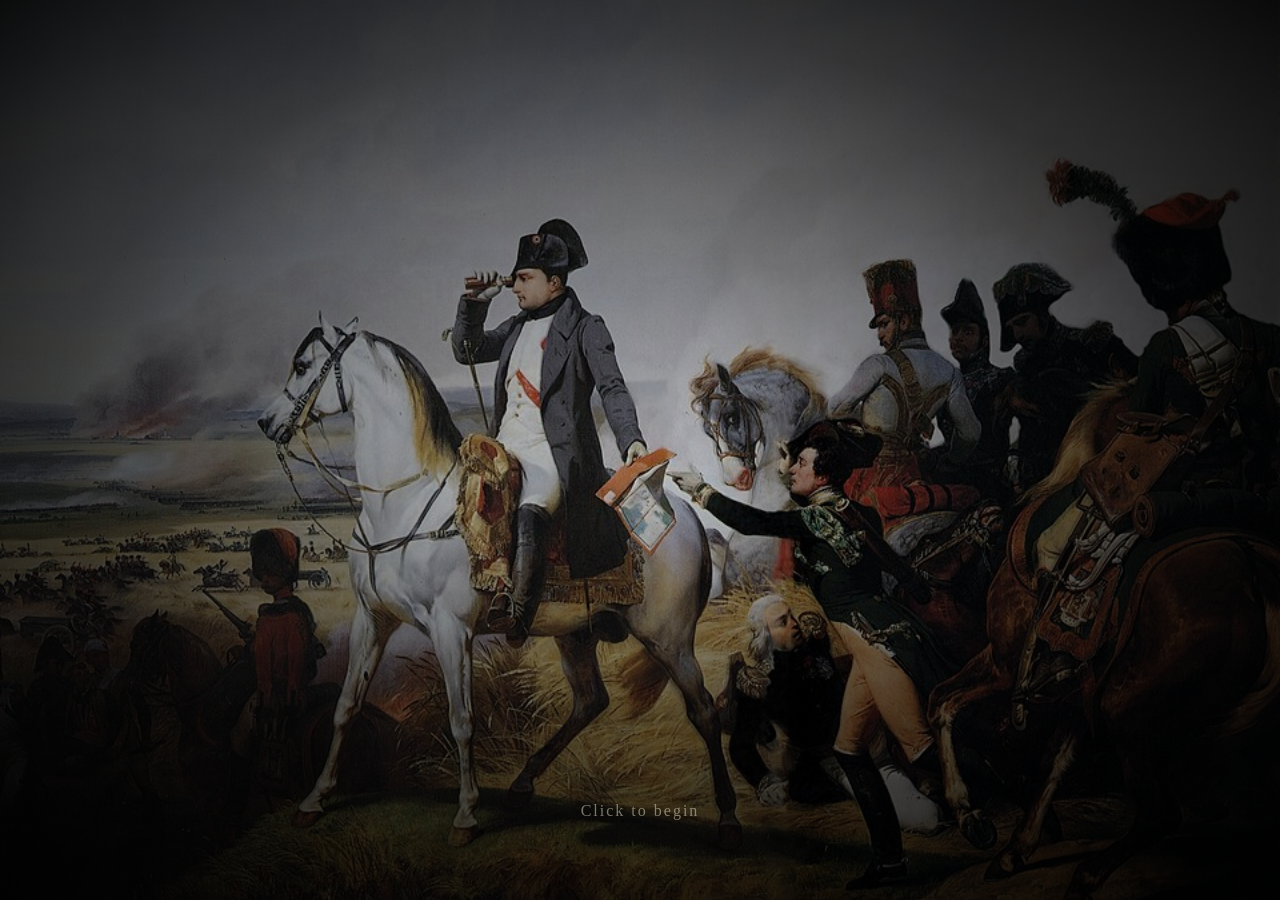
==== commit c9e4a4cc: "Update index.html" ====
--- a/index.html
+++ b/index.html
@@ -203,25 +203,33 @@
                 class="manpower-icons"
             >
 
-                <div
-                    class="soldier-icon"
-                    data-index="0"
-                ></div>
-
-                <div
-                    class="soldier-icon"
-                    data-index="1"
-                ></div>
-
-                <div
-                    class="soldier-icon"
-                    data-index="2"
-                ></div>
-
-                <div
-                    class="soldier-icon"
-                    data-index="3"
-                ></div>
+                <div class="soldier-icon-wrapper">
+                    <div
+                        class="soldier-icon"
+                        data-index="0"
+                    ></div>
+                </div>
+
+                <div class="soldier-icon-wrapper">
+                    <div
+                        class="soldier-icon"
+                        data-index="1"
+                    ></div>
+                </div>
+
+                <div class="soldier-icon-wrapper">
+                    <div
+                        class="soldier-icon"
+                        data-index="2"
+                    ></div>
+                </div>
+
+                <div class="soldier-icon-wrapper">
+                    <div
+                        class="soldier-icon"
+                        data-index="3"
+                    ></div>
+                </div>
 
             </div>
 
--- a/style.css
+++ b/style.css
@@ -298,7 +298,7 @@
    ============================================================
    
    Positioned at bottom right, like a museum placard.
-   Uses Georgia font.
+   Very dim/subtle.
    
    ============================================================ */
 
@@ -322,13 +322,13 @@
 }
 
 .loading-painting-info.visible {
-    opacity: 1;
+    opacity: 0.3;
 }
 
 .loading-painting-title {
     font-family: Georgia, serif;
 
-    font-size: 22px;
+    font-size: 18px;
 
     font-weight: 600;
 
@@ -338,13 +338,13 @@
         0 2px 8px
         rgba(0, 0, 0, 0.9);
 
-    margin-bottom: 6px;
+    margin-bottom: 4px;
 }
 
 .loading-painting-artist {
     font-family: Georgia, serif;
 
-    font-size: 16px;
+    font-size: 14px;
 
     color: #c9c0aa;
 
@@ -358,6 +358,7 @@
    ============================================================
    
    Quintessential font for the corner date.
+   Only visible on campaign map (not loading screen).
    
    ============================================================ */
 
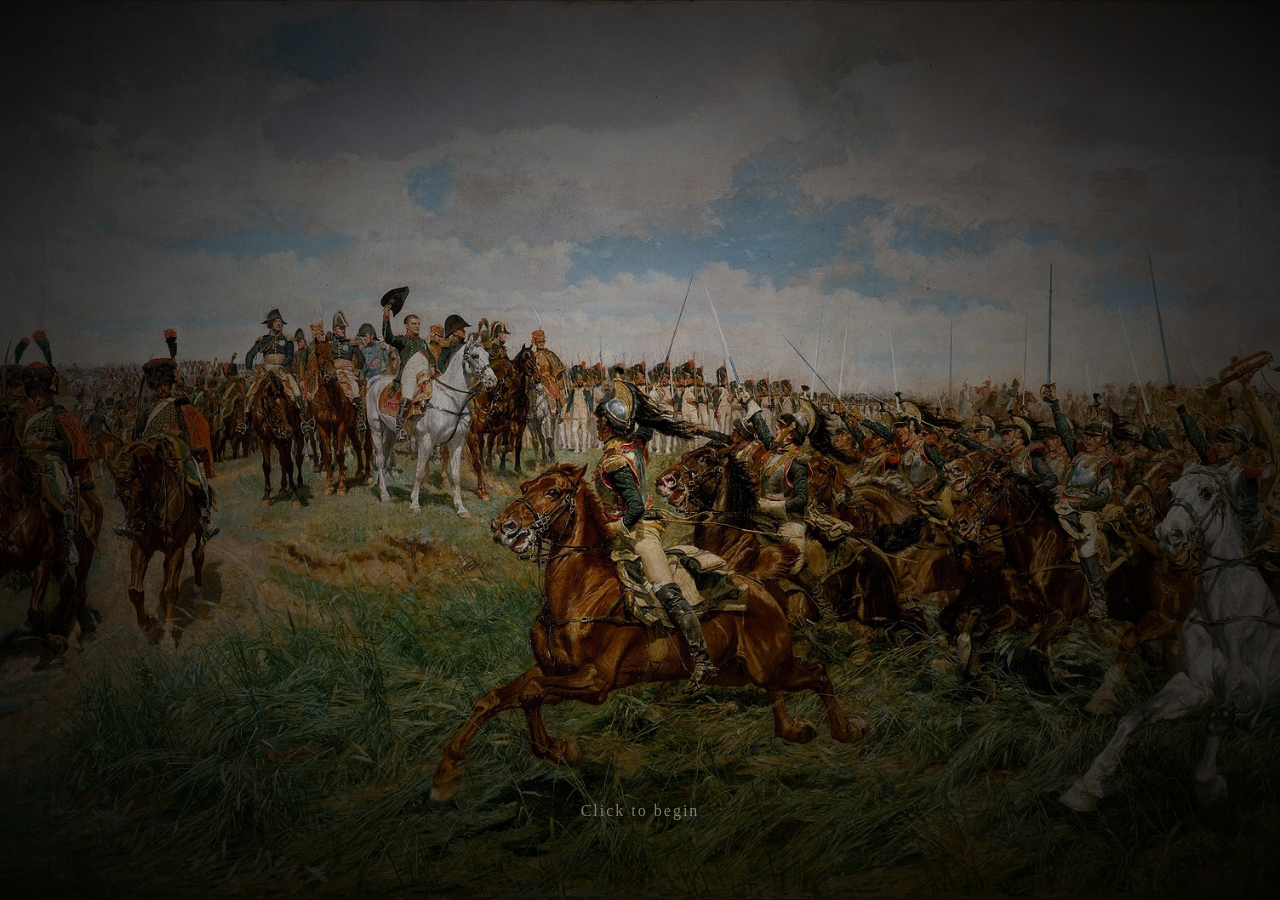
==== commit 5ea0947a: "Update index.html" ====
--- a/index.html
+++ b/index.html
@@ -156,6 +156,32 @@
 
         </div>
 
+        <!-- ==================================================
+             CITY DISPLAY
+             ================================================== -->
+        
+        <div
+            id="territory-city"
+            class="army-section"
+            style="display: none;"
+        >
+        
+            <div class="army-label">
+                City
+            </div>
+        
+            <div
+                id="city-name-display"
+                class="army-name-display"
+            ></div>
+        
+            <div
+                id="city-type-display"
+                class="army-strength-display"
+            ></div>
+        
+        </div>
+
 
         <!-- ==================================================
              ARMY NAME DISPLAY
--- a/style.css
+++ b/style.css
@@ -31,6 +31,9 @@
     height: 100%;
 
     cursor: grab;
+
+    touch-action: none;
+    -webkit-tap-highlight-color: transparent;
 }
 
 #map:active {
@@ -732,24 +735,51 @@
 .manpower-icons {
     display: flex;
 
-    gap: 14px;
+    gap: 10px;
 
     align-items: center;
 
-    padding: 2px 0;
-}
-
-/* ============================================================
-   SOLDIER ICONS
+    padding: 6px 8px;
+}
+
+/* ============================================================
+   SOLDIER ICON WRAPPER
+   ============================================================
+   
+   Allows the gold ring to appear around filled icons.
+   
+   ============================================================ */
+
+.soldier-icon-wrapper {
+    position: relative;
+
+    display: flex;
+
+    align-items: center;
+
+    justify-content: center;
+
+    width: 48px;
+
+    height: 48px;
+}
+
+/* ============================================================
+   SOLDIER ICON
+   ============================================================
+   
+   Empty: small, dark silhouette
+   Filled: large, country color with gold ring
+   
    ============================================================ */
 
 .soldier-icon {
-    width: 42px;
-
-    height: 42px;
+    width: 30px;
+
+    height: 30px;
 
     background-color:
-        rgba(0, 0, 0, 0.5);
+        rgba(0, 0, 0, 0.45);
 
     -webkit-mask:
         url("icons/misc/strengthunit.png")
@@ -765,12 +795,57 @@
 
     transition:
         background-color 0.25s ease,
-        transform 0.15s ease;
+        width 0.25s ease,
+        height 0.25s ease,
+        transform 0.25s ease;
 }
 
 .soldier-icon.filled {
+    width: 42px;
+
+    height: 42px;
+
     transform:
         scale(1.05);
+}
+
+/* ============================================================
+   GOLD RING (only on filled)
+   ============================================================
+   
+   The ring is on the wrapper, shown when the inner icon
+   has the .filled class.
+   
+   ============================================================ */
+
+.soldier-icon-wrapper::after {
+    content: '';
+
+    position: absolute;
+
+    inset: 0;
+
+    border:
+        2px solid
+        rgba(216, 201, 160, 0.9);
+
+    border-radius:
+        50%;
+
+    box-shadow:
+        0 0 8px
+        rgba(216, 201, 160, 0.5);
+
+    opacity: 0;
+
+    transition:
+        opacity 0.25s ease;
+
+    pointer-events: none;
+}
+
+.soldier-icon-wrapper:has(.soldier-icon.filled)::after {
+    opacity: 1;
 }
 
 /* ============================================================
@@ -871,9 +946,21 @@
 }
 
 .tooltip-manpower .soldier-icon {
+    width: 22px;
+
+    height: 22px;
+}
+
+.tooltip-manpower .soldier-icon.filled {
     width: 26px;
 
     height: 26px;
+}
+
+.tooltip-manpower .soldier-icon-wrapper {
+    width: 32px;
+
+    height: 32px;
 }
 
 .tooltip-strength {
@@ -1006,13 +1093,25 @@
     }
 
     .soldier-icon {
-        width: 30px;
-
-        height: 30px;
+        width: 24px;
+
+        height: 24px;
+    }
+
+    .soldier-icon.filled {
+        width: 32px;
+
+        height: 32px;
+    }
+
+    .soldier-icon-wrapper {
+        width: 38px;
+
+        height: 38px;
     }
 
     .manpower-icons {
-        gap: 10px;
+        gap: 6px;
     }
 
     #hover-tooltip {
